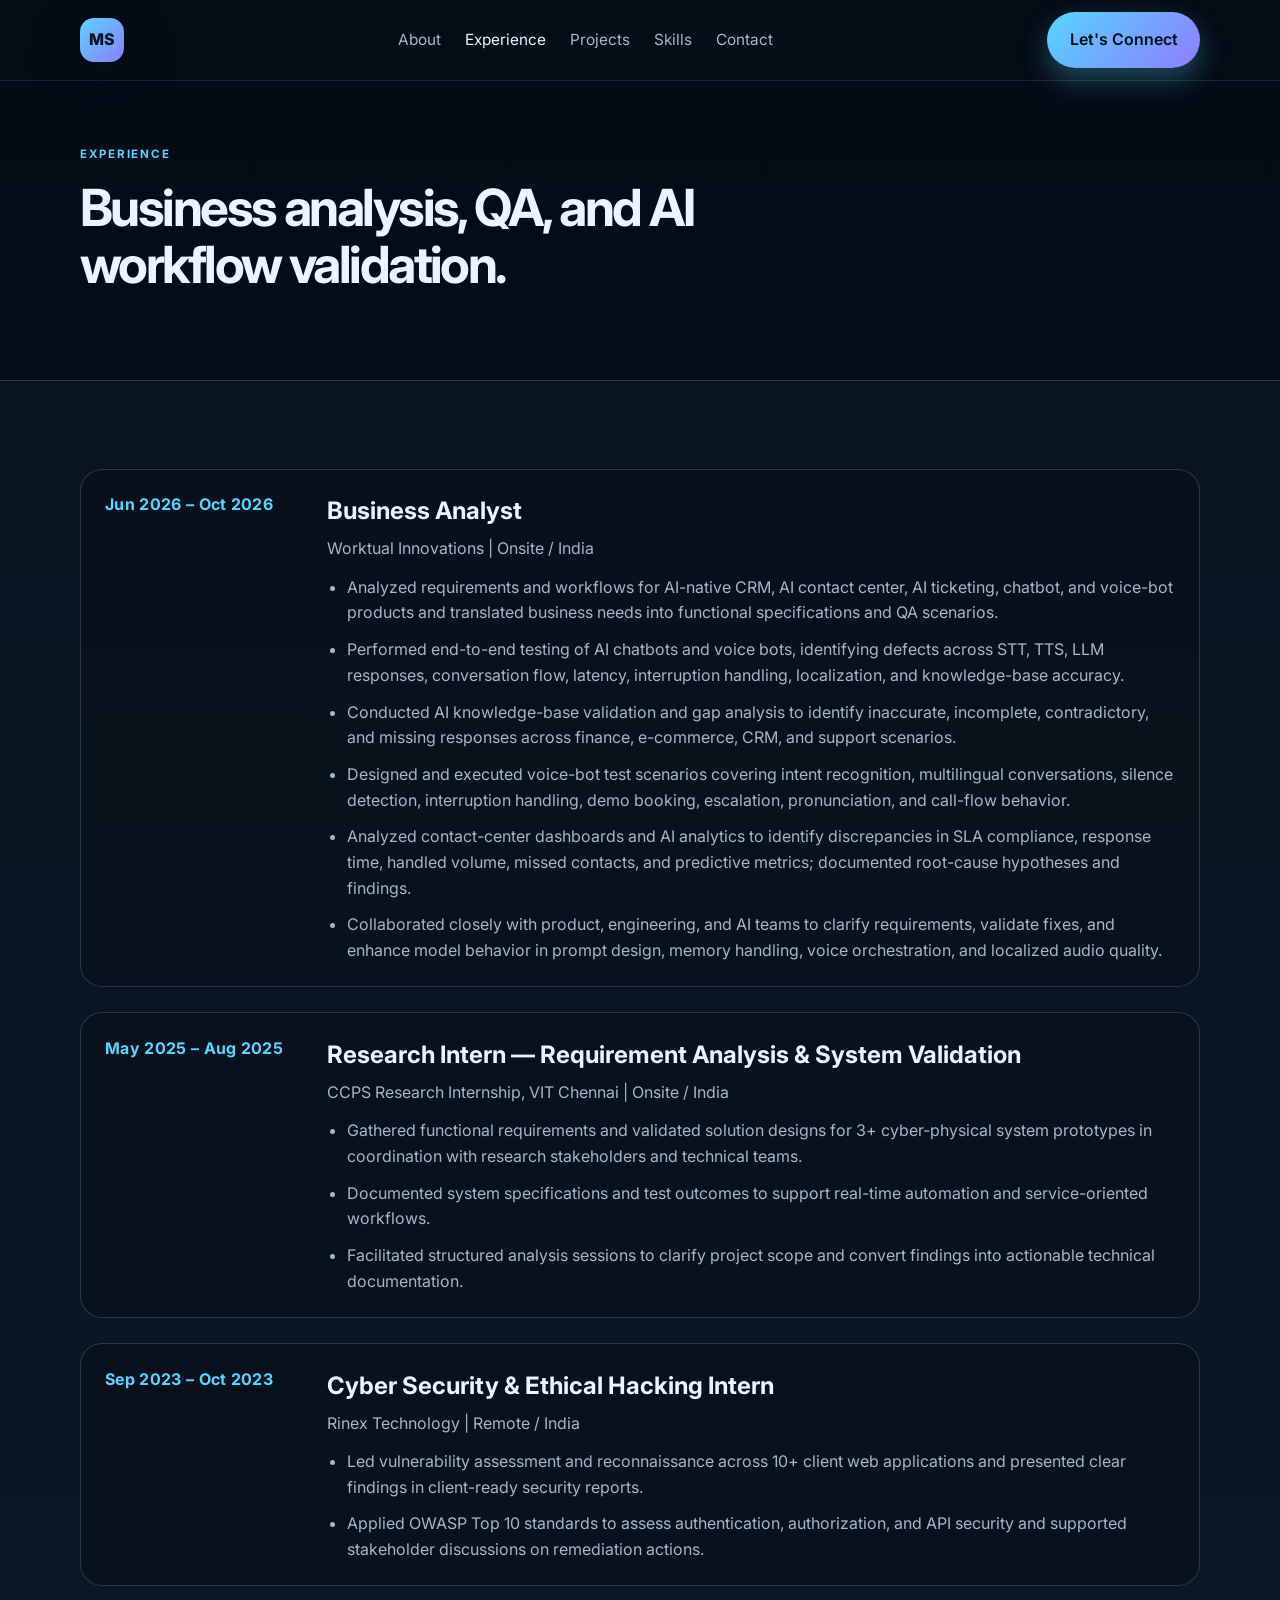
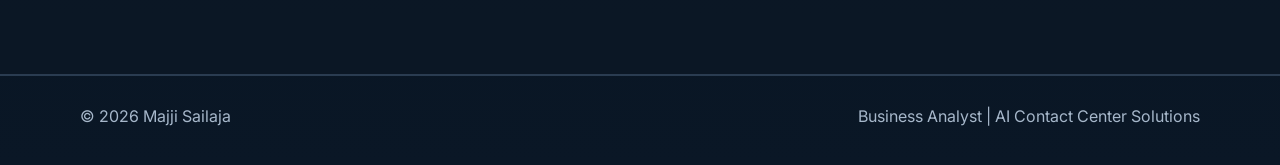
==== experience.html @ 78d07af6 "Add files via upload" ====
<!DOCTYPE html>
<html lang="en">
  <head>
    <meta charset="UTF-8" />
    <meta name="viewport" content="width=device-width, initial-scale=1.0" />
    <title>Experience | Majji Sailaja</title>
    <link rel="preconnect" href="https://fonts.googleapis.com" />
    <link rel="preconnect" href="https://fonts.gstatic.com" crossorigin />
    <link href="https://fonts.googleapis.com/css2?family=Inter:wght@400;500;600;700;800&display=swap" rel="stylesheet" />
    <link rel="stylesheet" href="styles.css" />
  </head>
  <body>
    <header class="site-header">
      <div class="container nav-bar">
        <a href="index.html" class="brand" aria-label="Majji Sailaja home">
          <span>MS</span>
        </a>
        <nav class="main-nav" aria-label="Main navigation">
          <a href="about.html">About</a>
          <a href="experience.html" class="active">Experience</a>
          <a href="projects.html">Projects</a>
          <a href="skills.html">Skills</a>
          <a href="contact.html">Contact</a>
        </nav>
        <a class="button button-primary nav-button" href="mailto:sailumajji2004@gmail.com">Let's Connect</a>
      </div>
    </header>

    <main>
      <section class="page-hero section-spacing">
        <div class="container">
          <p class="eyebrow">Experience</p>
          <h1>Business analysis, QA, and AI workflow validation.</h1>
        </div>
      </section>

      <section class="section-spacing alt-bg">
        <div class="container">
          <div class="timeline">
            <article class="timeline-item reveal">
              <div class="timeline-period">Jun 2026 – Oct 2026</div>
              <div class="timeline-content">
                <h3>Business Analyst</h3>
                <p class="company">Worktual Innovations | Onsite / India</p>
                <ul>
                  <li>Analyzed requirements and workflows for AI-native CRM, AI contact center, AI ticketing, chatbot, and voice-bot products and translated business needs into functional specifications and QA scenarios.</li>
                  <li>Performed end-to-end testing of AI chatbots and voice bots, identifying defects across STT, TTS, LLM responses, conversation flow, latency, interruption handling, localization, and knowledge-base accuracy.</li>
                  <li>Conducted AI knowledge-base validation and gap analysis to identify inaccurate, incomplete, contradictory, and missing responses across finance, e-commerce, CRM, and support scenarios.</li>
                  <li>Designed and executed voice-bot test scenarios covering intent recognition, multilingual conversations, silence detection, interruption handling, demo booking, escalation, pronunciation, and call-flow behavior.</li>
                  <li>Analyzed contact-center dashboards and AI analytics to identify discrepancies in SLA compliance, response time, handled volume, missed contacts, and predictive metrics; documented root-cause hypotheses and findings.</li>
                  <li>Collaborated closely with product, engineering, and AI teams to clarify requirements, validate fixes, and enhance model behavior in prompt design, memory handling, voice orchestration, and localized audio quality.</li>
                </ul>
              </div>
            </article>

            <article class="timeline-item reveal">
              <div class="timeline-period">May 2025 – Aug 2025</div>
              <div class="timeline-content">
                <h3>Research Intern — Requirement Analysis & System Validation</h3>
                <p class="company">CCPS Research Internship, VIT Chennai | Onsite / India</p>
                <ul>
                  <li>Gathered functional requirements and validated solution designs for 3+ cyber-physical system prototypes in coordination with research stakeholders and technical teams.</li>
                  <li>Documented system specifications and test outcomes to support real-time automation and service-oriented workflows.</li>
                  <li>Facilitated structured analysis sessions to clarify project scope and convert findings into actionable technical documentation.</li>
                </ul>
              </div>
            </article>

            <article class="timeline-item reveal">
              <div class="timeline-period">Sep 2023 – Oct 2023</div>
              <div class="timeline-content">
                <h3>Cyber Security & Ethical Hacking Intern</h3>
                <p class="company">Rinex Technology | Remote / India</p>
                <ul>
                  <li>Led vulnerability assessment and reconnaissance across 10+ client web applications and presented clear findings in client-ready security reports.</li>
                  <li>Applied OWASP Top 10 standards to assess authentication, authorization, and API security and supported stakeholder discussions on remediation actions.</li>
                </ul>
              </div>
            </article>
          </div>
        </div>
      </section>
    </main>

    <footer class="site-footer">
      <div class="container footer-row">
        <p>© <span id="year"></span> Majji Sailaja</p>
        <p>Business Analyst | AI Contact Center Solutions</p>
      </div>
    </footer>

    <script src="script.js"></script>
  </body>
</html>
---- styles.css ----
:root {
  --bg: #07111f;
  --bg-soft: #0f1d2d;
  --panel: rgba(17, 27, 41, 0.92);
  --panel-strong: #0d1b2a;
  --primary: #57d4ff;
  --primary-dark: #2bb3e0;
  --accent: #8d7dff;
  --text: #ebf3ff;
  --muted: #a6b7ca;
  --line: rgba(171, 207, 255, 0.2);
  --success: #82f0c6;
  --shadow: 0 20px 50px rgba(10, 17, 29, 0.35);
}

* {
  box-sizing: border-box;
  margin: 0;
  padding: 0;
}

html {
  scroll-behavior: smooth;
}

body {
  font-family: 'Inter', sans-serif;
  background: linear-gradient(180deg, #030b14 0%, #0a1726 100%);
  color: var(--text);
  line-height: 1.6;
}

a {
  color: inherit;
  text-decoration: none;
}

img {
  max-width: 100%;
  display: block;
}

.container {
  width: min(1120px, calc(100% - 2rem));
  margin: 0 auto;
}

.section-spacing {
  padding: 5.5rem 0;
}

.alt-bg {
  background: rgba(12, 24, 37, 0.7);
  border-top: 1px solid var(--line);
  border-bottom: 1px solid var(--line);
}

.eyebrow {
  color: var(--primary);
  text-transform: uppercase;
  letter-spacing: 0.15em;
  font-size: 0.72rem;
  font-weight: 700;
  margin-bottom: 1rem;
}

.section-heading {
  margin-bottom: 2.25rem;
}

.section-heading h2 {
  font-size: clamp(2rem, 3vw, 2.7rem);
  line-height: 1.2;
  max-width: 760px;
}

.site-header {
  position: sticky;
  top: 0;
  z-index: 20;
  backdrop-filter: blur(14px);
  background: rgba(6, 14, 22, 0.75);
  border-bottom: 1px solid rgba(165, 210, 255, 0.12);
}

.nav-bar {
  display: flex;
  align-items: center;
  justify-content: space-between;
  min-height: 80px;
  gap: 1rem;
}

.brand {
  display: inline-flex;
  align-items: center;
  justify-content: center;
  width: 44px;
  height: 44px;
  border-radius: 14px;
  background: linear-gradient(135deg, var(--primary), var(--accent));
  color: #09131d;
  font-weight: 800;
  box-shadow: var(--shadow);
}

.main-nav {
  display: flex;
  align-items: center;
  gap: 1.5rem;
  color: var(--muted);
  font-size: 0.96rem;
}

.main-nav a {
  transition: color 0.2s ease;
}

.main-nav a:hover,
.main-nav a:focus-visible,
.main-nav a.active {
  color: var(--text);
}

.button {
  display: inline-flex;
  align-items: center;
  justify-content: center;
  border-radius: 999px;
  padding: 0.95rem 1.4rem;
  font-weight: 600;
  transition: transform 0.2s ease, box-shadow 0.2s ease;
}

.button:hover,
.button:focus-visible {
  transform: translateY(-1px);
}

.button-primary {
  background: linear-gradient(135deg, var(--primary), var(--accent));
  color: #06121c;
  box-shadow: 0 12px 28px rgba(87, 212, 255, 0.3);
}

.button-secondary {
  border: 1px solid var(--line);
  background: rgba(255, 255, 255, 0.02);
  color: var(--text);
}

.page-hero {
  padding-top: 4rem;
}

.page-hero h1 {
  font-size: clamp(2.2rem, 4vw, 4rem);
  line-height: 1.1;
  letter-spacing: -0.05em;
  max-width: 760px;
}

.hero {
  padding-top: 5rem;
}

.hero-grid {
  display: grid;
  grid-template-columns: 1.45fr 0.8fr;
  gap: 2rem;
  align-items: center;
}

.hero-copy h1 {
  font-size: clamp(3rem, 6vw, 5rem);
  line-height: 0.98;
  letter-spacing: -0.05em;
  margin-bottom: 1rem;
}

.lead {
  max-width: 650px;
  color: var(--muted);
  font-size: 1.1rem;
}

.hero-actions {
  display: flex;
  flex-wrap: wrap;
  gap: 1rem;
  margin-top: 2rem;
}

.quick-contact {
  list-style: none;
  display: flex;
  flex-wrap: wrap;
  gap: 0.8rem 1.2rem;
  margin-top: 2rem;
  color: var(--muted);
  font-size: 0.95rem;
}

.quick-contact li {
  position: relative;
  padding-left: 1.15rem;
}

.quick-contact li::before {
  content: "";
  position: absolute;
  left: 0;
  top: 0.72rem;
  width: 7px;
  height: 7px;
  border-radius: 50%;
  background: var(--primary);
}

.profile-card {
  background: linear-gradient(180deg, rgba(16, 29, 42, 0.96), rgba(12, 20, 29, 0.95));
  border: 1px solid var(--line);
  border-radius: 26px;
  box-shadow: var(--shadow);
  padding: 2rem;
}

.profile-badge {
  display: inline-flex;
  align-items: center;
  justify-content: center;
  width: 72px;
  height: 72px;
  border-radius: 20px;
  margin-bottom: 1.2rem;
  background: linear-gradient(135deg, rgba(87, 212, 255, 0.25), rgba(141, 125, 255, 0.4));
  border: 1px solid rgba(141, 125, 255, 0.35);
  font-size: 1.5rem;
  font-weight: 800;
  color: var(--primary);
}

.profile-card h2 {
  font-size: 1.7rem;
  margin-bottom: 1rem;
}

.profile-card ul {
  list-style: none;
  display: grid;
  gap: 0.9rem;
  color: var(--muted);
}

.profile-card li {
  position: relative;
  padding-left: 1.1rem;
}

.profile-card li::before {
  content: "•";
  position: absolute;
  left: 0;
  color: var(--primary);
  font-size: 1.6rem;
  line-height: 1.1;
}

.metrics {
  padding: 0.8rem 0 1rem;
}

.metrics-grid {
  display: grid;
  grid-template-columns: repeat(4, minmax(0, 1fr));
  gap: 1.2rem;
}

.metric-card {
  background: rgba(12, 24, 37, 0.8);
  border: 1px solid var(--line);
  border-radius: 18px;
  padding: 1.4rem 1.2rem;
  display: flex;
  flex-direction: column;
  gap: 0.35rem;
}

.metric-number {
  font-size: clamp(1.6rem, 2vw, 2.2rem);
  font-weight: 800;
  color: var(--primary);
}

.metric-label {
  color: var(--muted);
  font-size: 0.92rem;
}

.about-grid {
  display: grid;
  grid-template-columns: 0.8fr 1.2fr 0.8fr;
  gap: 2rem;
  align-items: center;
}

.about-photo-panel {
  display: flex;
  justify-content: center;
}

.about-photo-frame {
  width: min(100%, 280px);
  aspect-ratio: 4 / 5;
  border-radius: 28px;
  border: 1px solid var(--line);
  background: linear-gradient(135deg, rgba(87, 212, 255, 0.12), rgba(141, 125, 255, 0.18));
  display: grid;
  place-items: center;
  color: var(--muted);
  font-weight: 700;
  letter-spacing: 0.08em;
  text-transform: uppercase;
  box-shadow: var(--shadow);
  overflow: hidden;
  position: relative;
  transition: transform 0.3s ease, box-shadow 0.3s ease;
}

.about-photo-frame::before {
  content: "";
  position: absolute;
  inset: 1rem;
  border: 1px dashed rgba(165, 210, 255, 0.35);
  border-radius: 22px;
}

.about-photo-frame.large {
  width: min(100%, 380px);
}

.about-photo-frame:hover {
  transform: translateY(-4px);
  box-shadow: 0 26px 60px rgba(26, 38, 56, 0.45);
}

.about-photo-frame img {
  width: 100%;
  height: 100%;
  object-fit: cover;
  position: relative;
  z-index: 1;
}

.about-text {
  color: var(--muted);
  font-size: 1.04rem;
  display: grid;
  gap: 1rem;
}

.about-page-grid {
  display: grid;
  grid-template-columns: 0.8fr 1.2fr;
  gap: 2rem;
  align-items: center;
}

.about-badges {
  display: flex;
  flex-wrap: wrap;
  gap: 0.8rem;
  margin-top: 0.5rem;
}

.about-badges span {
  display: inline-flex;
  padding: 0.6rem 0.9rem;
  border-radius: 999px;
  background: rgba(87, 212, 255, 0.12);
  border: 1px solid rgba(87, 212, 255, 0.2);
  color: var(--text);
  font-size: 0.9rem;
}

.highlight-panel {
  display: grid;
  gap: 1rem;
}

.highlight-item {
  background: rgba(12, 22, 33, 0.9);
  border: 1px solid var(--line);
  border-radius: 18px;
  padding: 1.3rem 1.25rem;
  display: grid;
  gap: 0.35rem;
}

.highlight-item strong {
  font-size: 1.05rem;
}

.highlight-item span {
  color: var(--muted);
}

.timeline {
  display: grid;
  gap: 1.6rem;
}

.timeline-item {
  display: grid;
  grid-template-columns: 200px 1fr;
  gap: 1.4rem;
  background: rgba(9, 18, 27, 0.86);
  border: 1px solid var(--line);
  border-radius: 22px;
  padding: 1.4rem 1.5rem;
  transition: transform 0.25s ease, border-color 0.25s ease;
}

.timeline-item:hover {
  transform: translateY(-3px);
  border-color: rgba(87, 212, 255, 0.42);
}

.timeline-period {
  color: var(--primary);
  font-weight: 700;
  letter-spacing: 0.02em;
}

.timeline-content h3 {
  font-size: 1.5rem;
  margin-bottom: 0.35rem;
}

.company {
  color: var(--muted);
  margin-bottom: 0.8rem;
}

.timeline-content ul {
  list-style: disc;
  padding-left: 1.2rem;
  color: var(--muted);
  display: grid;
  gap: 0.7rem;
}

.education-grid {
  display: grid;
  grid-template-columns: repeat(2, minmax(0, 1fr));
  gap: 1.5rem;
}

.edu-card {
  background: linear-gradient(180deg, rgba(11, 21, 31, 1), rgba(13, 24, 36, 0.96));
  border: 1px solid var(--line);
  border-radius: 20px;
  padding: 1.6rem 1.5rem;
}

.edu-meta {
  color: var(--primary);
  font-size: 0.82rem;
  letter-spacing: 0.08em;
  text-transform: uppercase;
  margin-bottom: 0.7rem;
}

.edu-card h3 {
  font-size: 1.25rem;
  margin-bottom: 0.5rem;
}

.edu-card p,
.edu-card span {
  color: var(--muted);
}

.project-grid {
  display: grid;
  grid-template-columns: repeat(2, minmax(0, 1fr));
  gap: 1.5rem;
}

.project-card {
  background: rgba(10, 18, 27, 0.9);
  border: 1px solid var(--line);
  border-radius: 22px;
  padding: 1.5rem;
  display: flex;
  flex-direction: column;
  gap: 0.9rem;
}

.project-tag {
  display: inline-flex;
  width: fit-content;
  border-radius: 999px;
  padding: 0.4rem 0.75rem;
  background: rgba(87, 212, 255, 0.12);
  border: 1px solid rgba(87, 212, 255, 0.2);
  color: var(--primary);
  font-size: 0.75rem;
  font-weight: 700;
  letter-spacing: 0.08em;
  text-transform: uppercase;
}

.project-card h3 {
  font-size: 1.4rem;
  line-height: 1.3;
}

.project-card p {
  color: var(--muted);
}

.project-card a {
  margin-top: auto;
  color: var(--primary);
  font-weight: 700;
}

.skills-wrapper {
  display: grid;
  grid-template-columns: repeat(2, minmax(0, 1fr));
  gap: 1.5rem;
}

.skills-group {
  background: rgba(9, 18, 27, 0.88);
  border: 1px solid var(--line);
  border-radius: 20px;
  padding: 1.5rem;
}

.skills-group h3 {
  margin-bottom: 1rem;
}

.skill-tags {
  display: flex;
  flex-wrap: wrap;
  gap: 0.75rem;
}

.skill-tags span {
  display: inline-flex;
  align-items: center;
  padding: 0.42rem 0.82rem;
  border-radius: 999px;
  border: 1px solid rgba(141, 125, 255, 0.25);
  background: rgba(141, 125, 255, 0.08);
  color: var(--text);
  font-size: 0.9rem;
}

.contact-banner {
  background: linear-gradient(135deg, rgba(87, 212, 255, 0.1), rgba(141, 125, 255, 0.08));
  border-top: 1px solid var(--line);
}

.contact-grid {
  display: flex;
  align-items: center;
  justify-content: space-between;
  gap: 2rem;
}

.contact-links {
  display: flex;
  flex-wrap: wrap;
  gap: 1rem 1.5rem;
  justify-content: flex-end;
  color: var(--muted);
}

.contact-links a {
  transition: color 0.2s ease;
}

.contact-links a:hover,
.contact-links a:focus-visible {
  color: var(--text);
}

.site-footer {
  padding: 1.75rem 0 2.25rem;
  border-top: 1px solid var(--line);
  color: var(--muted);
}

.footer-row {
  display: flex;
  align-items: center;
  justify-content: space-between;
  gap: 1rem;
  flex-wrap: wrap;
}

.reveal {
  opacity: 0;
  transform: translateY(24px);
  transition: opacity 0.7s ease, transform 0.7s ease;
}

.reveal.visible {
  opacity: 1;
  transform: translateY(0);
}

@media (max-width: 900px) {
  .hero-grid,
  .skills-wrapper,
  .project-grid,
  .education-grid,
  .timeline-item,
  .contact-grid {
    grid-template-columns: 1fr;
    display: grid;
  }

  .about-grid,
  .about-page-grid {
    grid-template-columns: 1fr;
    display: grid;
  }

  .hero-grid {
    gap: 1.5rem;
  }

  .contact-grid {
    display: grid;
    justify-content: stretch;
  }

  .contact-links {
    justify-content: flex-start;
  }

  .metrics-grid {
    grid-template-columns: repeat(2, minmax(0, 1fr));
  }
}

@media (max-width: 640px) {
  .nav-bar {
    flex-wrap: wrap;
    justify-content: center;
    padding: 1rem 0;
  }

  .main-nav {
    width: 100%;
    justify-content: center;
    flex-wrap: wrap;
  }

  .nav-button {
    width: 100%;
  }

  .metrics-grid,
  .project-grid,
  .education-grid,
  .skills-wrapper {
    grid-template-columns: 1fr;
  }

  .section-spacing {
    padding: 4rem 0;
  }
}
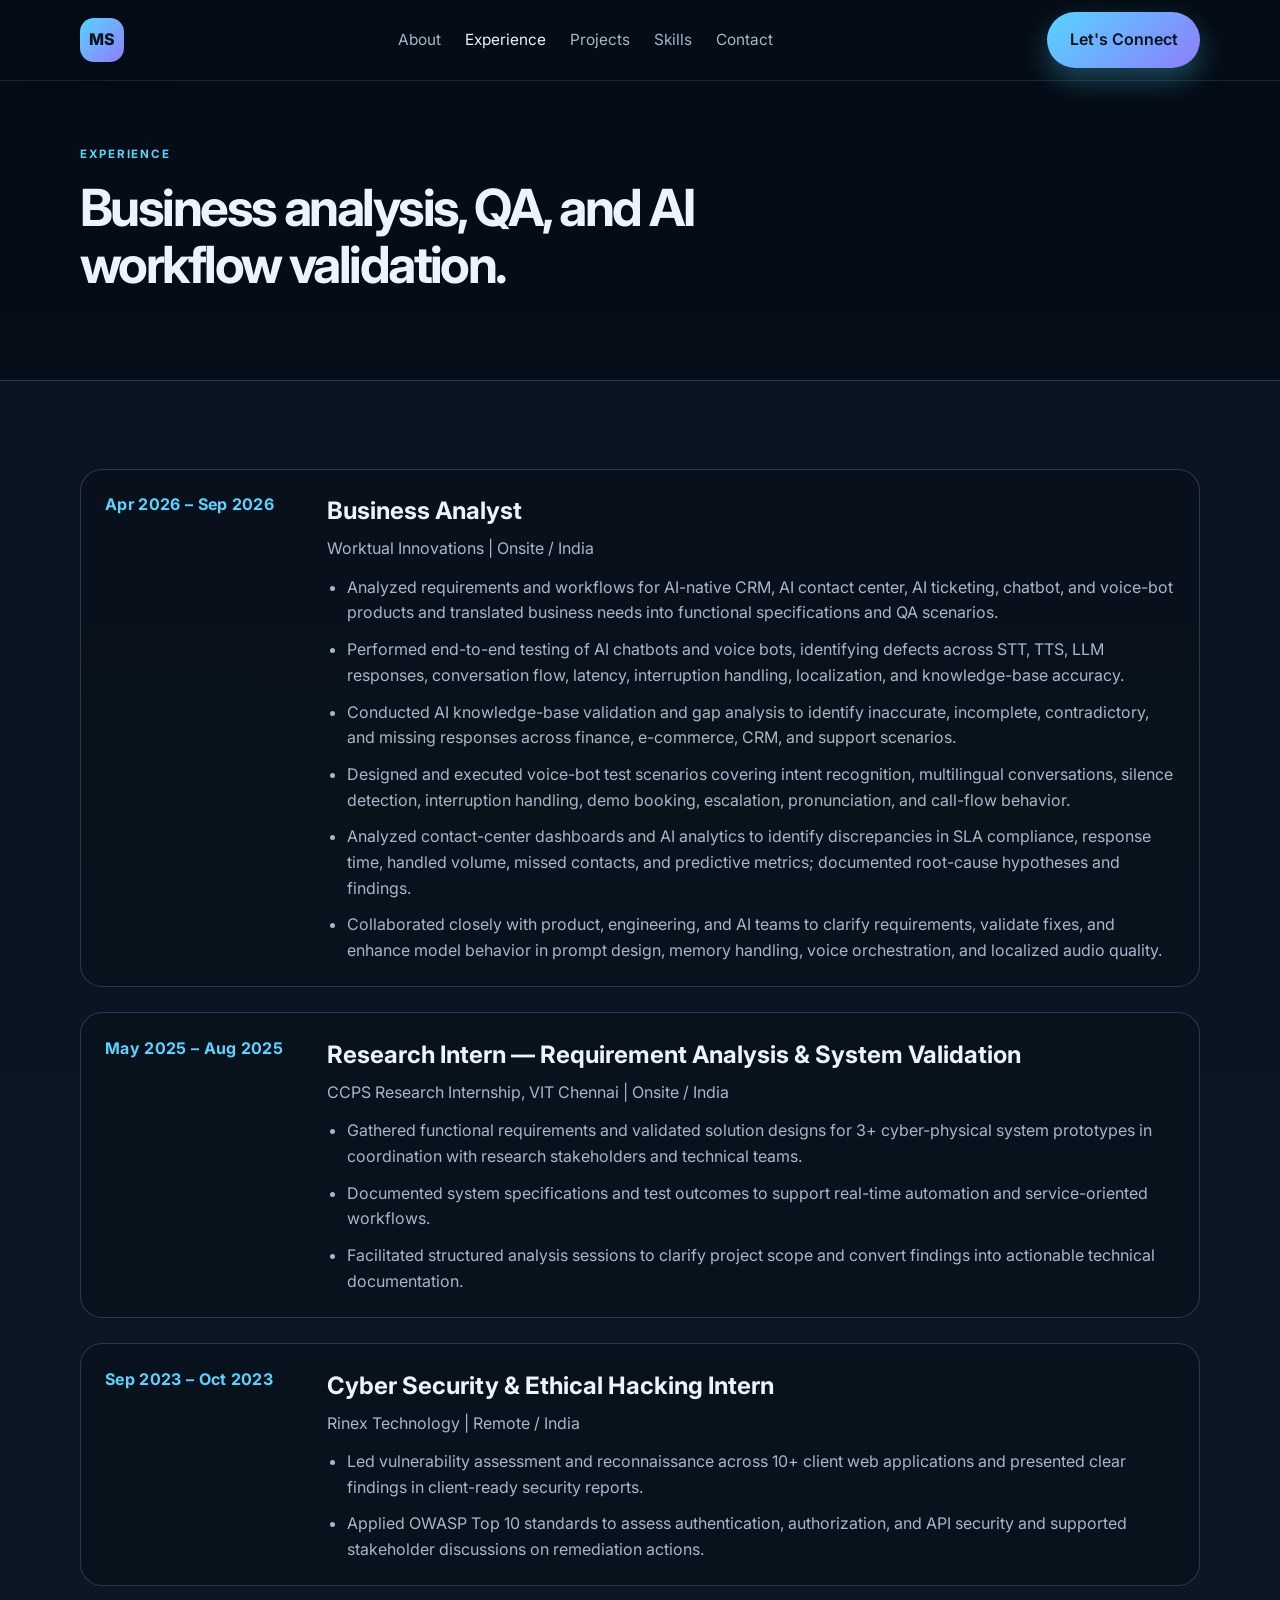
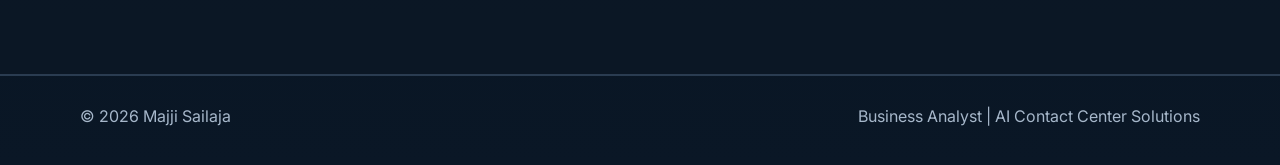
==== commit e2d2189d: "Revise experience section in experience.html Updated experience details for Business Analyst role an" ====
--- a/experience.html
+++ b/experience.html
@@ -38,7 +38,7 @@
         <div class="container">
           <div class="timeline">
             <article class="timeline-item reveal">
-              <div class="timeline-period">Jun 2026 – Oct 2026</div>
+              <div class="timeline-period">Apr 2026 – Sep 2026</div>
               <div class="timeline-content">
                 <h3>Business Analyst</h3>
                 <p class="company">Worktual Innovations | Onsite / India</p>
